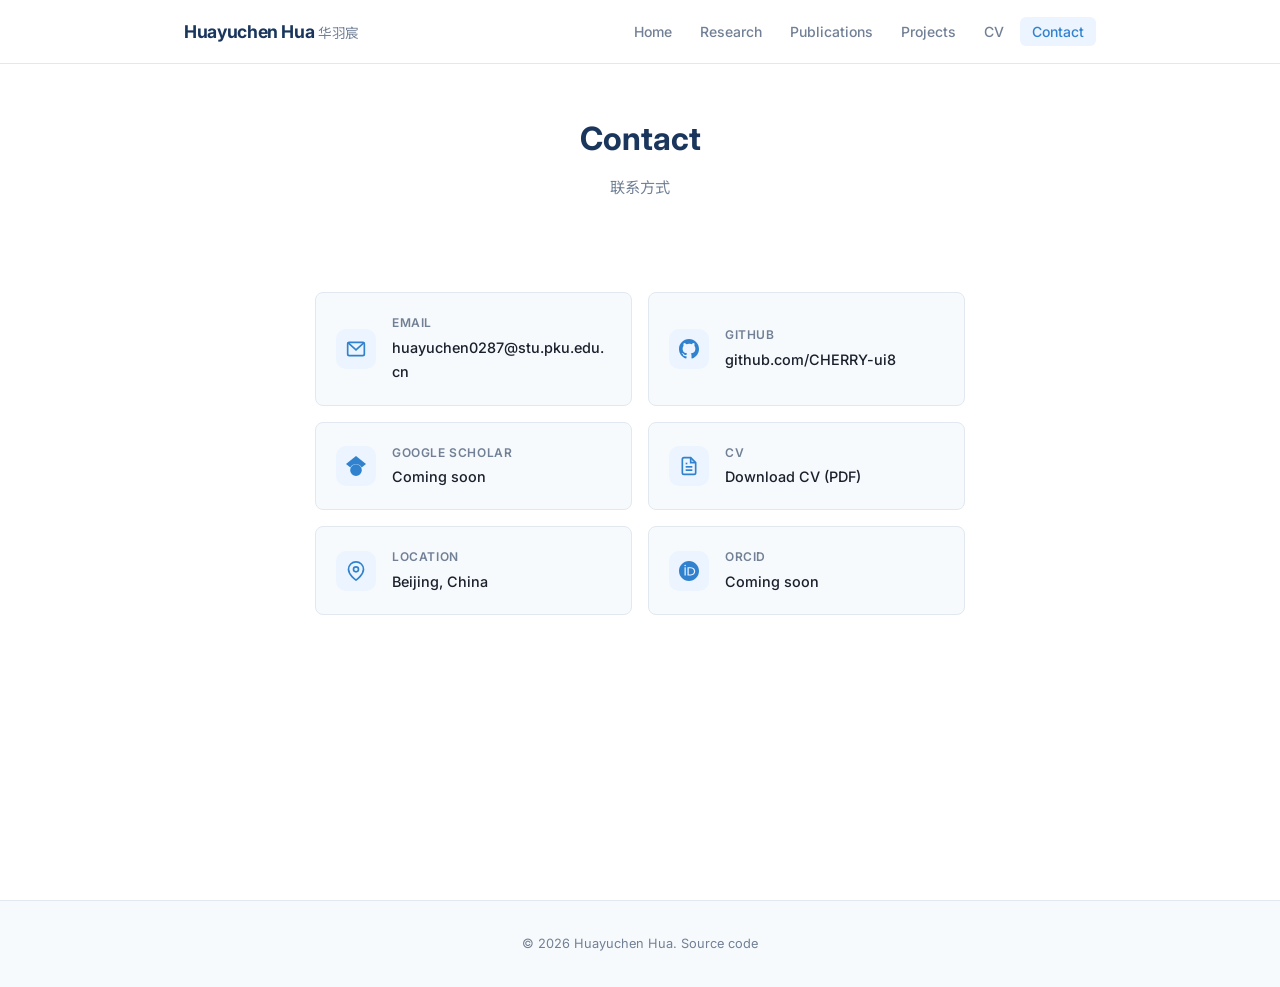
==== contact.html @ dec2f789 "Initial commit: personal academic homepage Pages: Home, Research, Publications, Projects, CV, Contac" ====
<!DOCTYPE html>
<html lang="en">
<head>
  <meta charset="UTF-8">
  <meta name="viewport" content="width=device-width, initial-scale=1.0">
  <meta name="description" content="Contact — Huayuchen Hua">
  <title>Contact | Huayuchen Hua</title>
  <link rel="preconnect" href="https://fonts.googleapis.com">
  <link rel="preconnect" href="https://fonts.gstatic.com" crossorigin>
  <link href="https://fonts.googleapis.com/css2?family=Inter:wght@300;400;500;600;700&family=Noto+Sans+SC:wght@400;500;600;700&display=swap" rel="stylesheet">
  <link rel="stylesheet" href="css/style.css">
  <link rel="icon" href="data:image/svg+xml,<svg xmlns='http://www.w3.org/2000/svg' viewBox='0 0 100 100'><text y='.9em' font-size='90'>🧬</text></svg>">
</head>
<body>

  <nav class="nav" role="navigation" aria-label="Main navigation">
    <div class="nav-inner">
      <a href="index.html" class="nav-logo">
        Huayuchen Hua <span class="cn-name">华羽宸</span>
      </a>
      <button class="nav-toggle" id="navToggle" aria-label="Toggle menu">
        <svg viewBox="0 0 24 24" fill="none" stroke="currentColor" stroke-width="2">
          <path d="M3 12h18M3 6h18M3 18h18"/>
        </svg>
      </button>
      <ul class="nav-links" id="navLinks">
        <li><a href="index.html">Home</a></li>
        <li><a href="research.html">Research</a></li>
        <li><a href="publications.html">Publications</a></li>
        <li><a href="projects.html">Projects</a></li>
        <li><a href="cv.html">CV</a></li>
        <li><a href="contact.html" class="active">Contact</a></li>
      </ul>
    </div>
  </nav>

  <main class="main">
    <div class="page-header">
      <div class="container">
        <h1>Contact</h1>
        <p lang="zh">联系方式</p>
      </div>
    </div>

    <section class="section">
      <div class="container">

        <div class="contact-grid">

          <!-- Email -->
          <a href="mailto:huayuchen0287@stu.pku.edu.cn" class="contact-card">
            <div class="contact-icon">
              <svg width="20" height="20" viewBox="0 0 24 24" fill="none" stroke="currentColor" stroke-width="2">
                <rect x="2" y="4" width="20" height="16" rx="2"/>
                <path d="M22 4L12 13 2 4"/>
              </svg>
            </div>
            <div>
              <div class="contact-label">Email</div>
              <div class="contact-value">huayuchen0287@stu.pku.edu.cn</div>
            </div>
          </a>

          <!-- GitHub -->
          <a href="https://github.com/CHERRY-ui8" class="contact-card" target="_blank" rel="noopener">
            <div class="contact-icon">
              <svg width="20" height="20" viewBox="0 0 24 24" fill="currentColor">
                <path d="M12 0C5.374 0 0 5.373 0 12c0 5.302 3.438 9.8 8.207 11.387.599.111.793-.261.793-.577v-2.234c-3.338.726-4.033-1.416-4.033-1.416-.546-1.387-1.333-1.756-1.333-1.756-1.089-.745.083-.729.083-.729 1.205.084 1.839 1.237 1.839 1.237 1.07 1.834 2.807 1.304 3.492.997.107-.775.418-1.305.762-1.604-2.665-.305-5.467-1.334-5.467-5.931 0-1.311.469-2.381 1.236-3.221-.124-.303-.535-1.524.117-3.176 0 0 1.008-.322 3.301 1.23A11.509 11.509 0 0112 5.803c1.02.005 2.047.138 3.006.404 2.291-1.552 3.297-1.23 3.297-1.23.653 1.653.242 2.874.118 3.176.77.84 1.235 1.911 1.235 3.221 0 4.609-2.807 5.624-5.479 5.921.43.372.823 1.102.823 2.222v3.293c0 .319.192.694.801.576C20.566 21.797 24 17.3 24 12c0-6.627-5.373-12-12-12z"/>
              </svg>
            </div>
            <div>
              <div class="contact-label">GitHub</div>
              <div class="contact-value">github.com/CHERRY-ui8</div>
            </div>
          </a>

          <!-- Google Scholar -->
          <a href="#" class="contact-card">
            <div class="contact-icon">
              <svg width="20" height="20" viewBox="0 0 24 24" fill="currentColor">
                <path d="M5.242 13.769L0 9.5 12 0l12 9.5-5.242 4.269C17.548 11.249 14.978 9.5 12 9.5c-2.977 0-5.548 1.748-6.758 4.269zM12 10a7 7 0 100 14 7 7 0 000-14z"/>
              </svg>
            </div>
            <div>
              <div class="contact-label">Google Scholar</div>
              <div class="contact-value">Coming soon</div>
            </div>
          </a>

          <!-- CV -->
          <a href="#" class="contact-card">
            <div class="contact-icon">
              <svg width="20" height="20" viewBox="0 0 24 24" fill="none" stroke="currentColor" stroke-width="2">
                <path d="M14 2H6a2 2 0 00-2 2v16a2 2 0 002 2h12a2 2 0 002-2V8z"/>
                <polyline points="14 2 14 8 20 8"/>
                <line x1="16" y1="13" x2="8" y2="13"/>
                <line x1="16" y1="17" x2="8" y2="17"/>
                <polyline points="10 9 9 9 8 9"/>
              </svg>
            </div>
            <div>
              <div class="contact-label">CV</div>
              <div class="contact-value">Download CV (PDF)</div>
            </div>
          </a>

          <!-- Location -->
          <div class="contact-card">
            <div class="contact-icon">
              <svg width="20" height="20" viewBox="0 0 24 24" fill="none" stroke="currentColor" stroke-width="2">
                <path d="M21 10c0 7-9 13-9 13s-9-6-9-13a9 9 0 0118 0z"/>
                <circle cx="12" cy="10" r="3"/>
              </svg>
            </div>
            <div>
              <div class="contact-label">Location</div>
              <div class="contact-value">Beijing, China</div>
            </div>
          </div>

          <!-- ORCID -->
          <div class="contact-card">
            <div class="contact-icon">
              <svg width="20" height="20" viewBox="0 0 24 24" fill="currentColor">
                <path d="M12 0C5.372 0 0 5.372 0 12s5.372 12 12 12 12-5.372 12-12S18.628 0 12 0zM7.369 4.378c.525 0 .947.431.947.947s-.422.947-.947.947a.95.95 0 01-.947-.947c0-.525.422-.947.947-.947zm-.722 3.038h1.444v10.041H6.647V7.416zm3.562 0h3.9c3.712 0 5.344 2.653 5.344 5.025 0 2.578-2.016 5.025-5.325 5.025h-3.919V7.416zm1.444 1.303v7.444h2.297c3.272 0 4.022-2.484 4.022-3.722 0-2.016-1.284-3.722-3.903-3.722h-2.416z"/>
              </svg>
            </div>
            <div>
              <div class="contact-label">ORCID</div>
              <div class="contact-value">Coming soon</div>
            </div>
          </div>

        </div>
      </div>
    </section>

  </main>

  <footer class="footer">
    <div class="container">
      <p class="footer-text">
        &copy; 2026 Huayuchen Hua.
        <a href="https://github.com/CHERRY-ui8/academic">Source code</a>
      </p>
    </div>
  </footer>

  <script src="js/main.js"></script>
</body>
</html>
---- css/style.css ----
/* ===================================================
   Academic Homepage - Huayuchen (Hua Yuchen)
   Style Sheet
   =================================================== */

/* ----- Variables ----- */
:root {
  --primary: #1a365d;
  --primary-light: #2a4a7f;
  --accent: #3182ce;
  --accent-hover: #2c5282;
  --accent-light: #ebf4ff;
  --text: #1a202c;
  --text-muted: #718096;
  --text-light: #a0aec0;
  --bg: #ffffff;
  --bg-alt: #f7fafc;
  --bg-card: #ffffff;
  --border: #e2e8f0;
  --shadow: 0 1px 3px rgba(0,0,0,0.08), 0 1px 2px rgba(0,0,0,0.06);
  --shadow-md: 0 4px 6px rgba(0,0,0,0.07), 0 2px 4px rgba(0,0,0,0.06);
  --radius: 8px;
  --max-width: 960px;
  --nav-height: 64px;
  --font-sans: 'Inter', -apple-system, BlinkMacSystemFont, 'Segoe UI', 'Noto Sans SC', sans-serif;
  --font-mono: 'JetBrains Mono', 'SF Mono', 'Fira Code', monospace;
}

/* ----- Reset & Base ----- */
*, *::before, *::after { box-sizing: border-box; margin: 0; padding: 0; }

html {
  scroll-behavior: smooth;
  font-size: 16px;
}

body {
  font-family: var(--font-sans);
  color: var(--text);
  background: var(--bg);
  line-height: 1.7;
  -webkit-font-smoothing: antialiased;
}

a {
  color: var(--accent);
  text-decoration: none;
  transition: color 0.2s;
}
a:hover { color: var(--accent-hover); }

img { max-width: 100%; height: auto; }

::selection {
  background: var(--accent);
  color: white;
}

/* Chinese text support */
[lang="zh"] {
  font-family: 'Noto Sans SC', var(--font-sans);
}

/* ----- Navigation ----- */
.nav {
  position: fixed;
  top: 0;
  left: 0;
  right: 0;
  height: var(--nav-height);
  background: rgba(255,255,255,0.92);
  backdrop-filter: blur(10px);
  -webkit-backdrop-filter: blur(10px);
  border-bottom: 1px solid var(--border);
  z-index: 1000;
  display: flex;
  align-items: center;
}

.nav-inner {
  max-width: var(--max-width);
  margin: 0 auto;
  padding: 0 24px;
  width: 100%;
  display: flex;
  align-items: center;
  justify-content: space-between;
}

.nav-logo {
  font-weight: 700;
  font-size: 1.1rem;
  color: var(--primary);
  letter-spacing: -0.02em;
  white-space: nowrap;
}
.nav-logo:hover { color: var(--accent); }
.nav-logo .cn-name { font-weight: 400; color: var(--text-muted); font-size: 0.85rem; }

.nav-links {
  display: flex;
  list-style: none;
  gap: 4px;
  align-items: center;
}

.nav-links a {
  padding: 6px 12px;
  font-size: 0.875rem;
  font-weight: 500;
  color: var(--text-muted);
  border-radius: 6px;
  transition: all 0.2s;
}
.nav-links a:hover,
.nav-links a.active {
  color: var(--accent);
  background: var(--accent-light);
}

/* Mobile menu */
.nav-toggle {
  display: none;
  background: none;
  border: none;
  cursor: pointer;
  padding: 8px;
  color: var(--text);
}
.nav-toggle svg { width: 24px; height: 24px; }

/* ----- Main Layout ----- */
.main {
  padding-top: var(--nav-height);
  min-height: 100vh;
}

.container {
  max-width: var(--max-width);
  margin: 0 auto;
  padding: 0 24px;
}

.section {
  padding: 60px 0;
  border-bottom: 1px solid var(--border);
}
.section:last-of-type { border-bottom: none; }

.section-alt {
  background: var(--bg-alt);
}

.section-title {
  font-size: 1.5rem;
  font-weight: 700;
  color: var(--primary);
  margin-bottom: 8px;
  letter-spacing: -0.02em;
}

.section-title-zh {
  font-size: 0.8rem;
  color: var(--text-muted);
  margin-bottom: 24px;
  font-weight: 400;
}

/* ----- Hero ----- */
.hero {
  padding: 80px 0 60px;
  text-align: center;
}

.hero-name {
  font-size: 2.4rem;
  font-weight: 700;
  color: var(--primary);
  letter-spacing: -0.03em;
  margin-bottom: 4px;
}
.hero-name .cn { font-weight: 400; font-size: 1.6rem; color: var(--text-muted); }

.hero-title {
  font-size: 1.1rem;
  color: var(--text-muted);
  font-weight: 400;
  margin-bottom: 4px;
}

.hero-affiliation {
  font-size: 0.95rem;
  color: var(--text-muted);
  margin-bottom: 32px;
}

.hero-tags {
  display: flex;
  flex-wrap: wrap;
  justify-content: center;
  gap: 10px;
  margin-bottom: 32px;
}

.tag {
  display: inline-block;
  padding: 4px 14px;
  font-size: 0.8rem;
  font-weight: 500;
  color: var(--accent);
  background: var(--accent-light);
  border-radius: 20px;
  transition: all 0.2s;
  white-space: nowrap;
}
.tag:hover {
  background: var(--accent);
  color: white;
  transform: translateY(-1px);
}

.hero-links {
  display: flex;
  justify-content: center;
  gap: 16px;
  flex-wrap: wrap;
}

.btn {
  display: inline-flex;
  align-items: center;
  gap: 6px;
  padding: 8px 20px;
  font-size: 0.875rem;
  font-weight: 500;
  border-radius: 6px;
  border: 1px solid var(--border);
  background: var(--bg);
  color: var(--text);
  transition: all 0.2s;
  cursor: pointer;
}
.btn:hover {
  border-color: var(--accent);
  color: var(--accent);
  transform: translateY(-1px);
  box-shadow: var(--shadow);
}

.btn-primary {
  background: var(--accent);
  color: white;
  border-color: var(--accent);
}
.btn-primary:hover {
  background: var(--accent-hover);
  border-color: var(--accent-hover);
  color: white;
}

/* ----- About ----- */
.about-content {
  max-width: 720px;
  margin: 0 auto;
}

.about-content p {
  margin-bottom: 16px;
  font-size: 0.95rem;
  color: var(--text);
  line-height: 1.8;
}
.about-content p:last-child { margin-bottom: 0; }

.about-zh {
  margin-top: 20px;
  padding: 16px 20px;
  background: var(--bg-alt);
  border-radius: var(--radius);
  border-left: 3px solid var(--accent);
  font-size: 0.9rem;
  color: var(--text);
  line-height: 1.8;
}
.about-zh-label {
  font-size: 0.75rem;
  font-weight: 600;
  color: var(--text-muted);
  text-transform: uppercase;
  letter-spacing: 0.05em;
  margin-bottom: 8px;
}

/* ----- News ----- */
.news-list {
  list-style: none;
}

.news-item {
  display: flex;
  gap: 16px;
  padding: 12px 0;
  border-bottom: 1px solid var(--border);
  align-items: flex-start;
}
.news-item:last-child { border-bottom: none; }

.news-date {
  flex-shrink: 0;
  font-size: 0.8rem;
  font-weight: 600;
  color: var(--accent);
  min-width: 80px;
  padding-top: 2px;
}

.news-text {
  font-size: 0.9rem;
  color: var(--text);
}

/* ----- Research Interests ----- */
.interests-grid {
  display: grid;
  grid-template-columns: repeat(auto-fill, minmax(260px, 1fr));
  gap: 20px;
}

.interest-card {
  padding: 20px 24px;
  background: var(--bg-alt);
  border-radius: var(--radius);
  transition: all 0.2s;
  border: 1px solid transparent;
}
.interest-card:hover {
  border-color: var(--border);
  box-shadow: var(--shadow);
  transform: translateY(-2px);
}

.interest-card h3 {
  font-size: 1rem;
  font-weight: 600;
  color: var(--primary);
  margin-bottom: 6px;
}

.interest-card p {
  font-size: 0.85rem;
  color: var(--text-muted);
  line-height: 1.6;
}

/* ----- Publications ----- */
.pub-list { list-style: none; }

.pub-item {
  padding: 24px 0;
  border-bottom: 1px solid var(--border);
}
.pub-item:last-child { border-bottom: none; }

.pub-title {
  font-size: 1.05rem;
  font-weight: 600;
  color: var(--primary);
  margin-bottom: 6px;
  line-height: 1.4;
}

.pub-authors {
  font-size: 0.85rem;
  color: var(--text-muted);
  margin-bottom: 4px;
}
.pub-authors strong { color: var(--text); font-weight: 600; }

.pub-venue {
  font-size: 0.85rem;
  color: var(--accent);
  font-weight: 500;
  margin-bottom: 8px;
}

.pub-links {
  display: flex;
  gap: 8px;
  flex-wrap: wrap;
}

.pub-link {
  display: inline-flex;
  align-items: center;
  gap: 4px;
  padding: 3px 10px;
  font-size: 0.75rem;
  font-weight: 500;
  background: var(--bg-alt);
  border: 1px solid var(--border);
  border-radius: 4px;
  color: var(--text-muted);
  transition: all 0.2s;
}
.pub-link:hover {
  border-color: var(--accent);
  color: var(--accent);
  background: var(--accent-light);
}

/* ----- Projects ----- */
.project-card {
  padding: 28px;
  background: var(--bg-card);
  border: 1px solid var(--border);
  border-radius: var(--radius);
  margin-bottom: 24px;
  transition: all 0.2s;
}
.project-card:last-child { margin-bottom: 0; }
.project-card:hover {
  box-shadow: var(--shadow-md);
  border-color: var(--accent);
}

.project-header {
  display: flex;
  justify-content: space-between;
  align-items: flex-start;
  gap: 16px;
  margin-bottom: 8px;
  flex-wrap: wrap;
}

.project-title {
  font-size: 1.1rem;
  font-weight: 700;
  color: var(--primary);
}

.project-status {
  font-size: 0.7rem;
  font-weight: 600;
  padding: 3px 10px;
  border-radius: 12px;
  text-transform: uppercase;
  letter-spacing: 0.03em;
}
.project-status.published { background: #c6f6d5; color: #22543d; }
.project-status.ongoing { background: #fefcbf; color: #744210; }
.project-status.other { background: var(--bg-alt); color: var(--text-muted); }

.project-subtitle {
  font-size: 0.85rem;
  color: var(--text-muted);
  margin-bottom: 12px;
}

.project-summary {
  font-size: 0.9rem;
  color: var(--text);
  margin-bottom: 12px;
  line-height: 1.7;
}

.project-tags {
  display: flex;
  flex-wrap: wrap;
  gap: 6px;
  margin-bottom: 12px;
}

.project-tag {
  font-size: 0.7rem;
  font-weight: 500;
  padding: 2px 10px;
  background: var(--accent-light);
  color: var(--accent);
  border-radius: 12px;
}

/* ----- Sections for CV page (Experience, Education, etc.) ----- */
.timeline-item {
  position: relative;
  padding: 0 0 28px 24px;
  border-left: 2px solid var(--border);
  margin-left: 4px;
}
.timeline-item:last-child { padding-bottom: 0; }

.timeline-item::before {
  content: '';
  position: absolute;
  left: -6px;
  top: 6px;
  width: 10px;
  height: 10px;
  border-radius: 50%;
  background: var(--accent);
  border: 2px solid var(--bg);
}

.timeline-header {
  display: flex;
  justify-content: space-between;
  align-items: flex-start;
  gap: 12px;
  flex-wrap: wrap;
  margin-bottom: 4px;
}

.timeline-title {
  font-size: 1rem;
  font-weight: 600;
  color: var(--primary);
}

.timeline-org {
  font-size: 0.85rem;
  color: var(--accent);
  font-weight: 500;
  margin-bottom: 2px;
}

.timeline-date {
  font-size: 0.8rem;
  color: var(--text-muted);
  font-weight: 500;
  white-space: nowrap;
}

.timeline-desc {
  font-size: 0.85rem;
  color: var(--text-muted);
  line-height: 1.6;
  margin-top: 4px;
}
.timeline-desc ul {
  list-style: none;
  padding: 0;
  margin: 6px 0 0;
}
.timeline-desc li {
  position: relative;
  padding-left: 16px;
  margin-bottom: 3px;
}
.timeline-desc li::before {
  content: '·';
  position: absolute;
  left: 4px;
  font-weight: 700;
  color: var(--accent);
}

/* ----- Skills ----- */
.skills-grid {
  display: grid;
  grid-template-columns: repeat(auto-fill, minmax(200px, 1fr));
  gap: 10px;
}

.skill-item {
  padding: 8px 14px;
  background: var(--bg-alt);
  border: 1px solid var(--border);
  border-radius: 6px;
  font-size: 0.85rem;
  font-weight: 500;
  color: var(--text);
  display: flex;
  align-items: center;
  gap: 8px;
  transition: all 0.2s;
}
.skill-item:hover {
  border-color: var(--accent);
  background: var(--accent-light);
}

/* ----- Contact Page ----- */
.contact-grid {
  display: grid;
  grid-template-columns: repeat(auto-fill, minmax(280px, 1fr));
  gap: 16px;
  max-width: 650px;
  margin: 0 auto;
}

.contact-card {
  display: flex;
  align-items: center;
  gap: 16px;
  padding: 20px;
  background: var(--bg-alt);
  border: 1px solid var(--border);
  border-radius: var(--radius);
  transition: all 0.2s;
}
.contact-card:hover {
  border-color: var(--accent);
  box-shadow: var(--shadow);
  transform: translateY(-2px);
}

.contact-icon {
  width: 40px;
  height: 40px;
  display: flex;
  align-items: center;
  justify-content: center;
  background: var(--accent-light);
  border-radius: 10px;
  color: var(--accent);
  flex-shrink: 0;
}

.contact-label {
  font-size: 0.75rem;
  font-weight: 600;
  color: var(--text-muted);
  text-transform: uppercase;
  letter-spacing: 0.05em;
  margin-bottom: 2px;
}

.contact-value {
  font-size: 0.9rem;
  font-weight: 500;
  color: var(--text);
  word-break: break-all;
}

/* ----- Philosophy Section ----- */
.philosophy-block {
  padding: 28px;
  background: var(--bg-alt);
  border-radius: var(--radius);
  border-left: 4px solid var(--accent);
  margin: 16px 0;
}

.philosophy-block p {
  font-size: 0.95rem;
  line-height: 1.8;
  font-style: italic;
  color: var(--text);
}

/* ----- Ongoing Work ----- */
.ongoing-grid {
  display: grid;
  grid-template-columns: repeat(auto-fill, minmax(280px, 1fr));
  gap: 16px;
}

.ongoing-item {
  padding: 20px;
  background: var(--bg-alt);
  border: 1px dashed var(--border);
  border-radius: var(--radius);
  transition: all 0.2s;
}
.ongoing-item:hover {
  border-style: solid;
  border-color: var(--accent);
  background: var(--accent-light);
}

.ongoing-item h3 {
  font-size: 0.95rem;
  font-weight: 600;
  color: var(--primary);
  margin-bottom: 6px;
}

.ongoing-item p {
  font-size: 0.82rem;
  color: var(--text-muted);
  line-height: 1.6;
}

/* ----- Footer ----- */
.footer {
  padding: 32px 0;
  text-align: center;
  border-top: 1px solid var(--border);
  background: var(--bg-alt);
}

.footer-text {
  font-size: 0.8rem;
  color: var(--text-muted);
}

.footer-text a { color: var(--text-muted); }
.footer-text a:hover { color: var(--accent); }

/* ----- Page Header ----- */
.page-header {
  padding: 48px 0 32px;
  text-align: center;
}

.page-header h1 {
  font-size: 2rem;
  font-weight: 700;
  color: var(--primary);
  margin-bottom: 8px;
}

.page-header p {
  font-size: 0.95rem;
  color: var(--text-muted);
  max-width: 600px;
  margin: 0 auto;
}

/* ----- Responsive ----- */
@media (max-width: 768px) {
  .nav-links { display: none; }

  .nav-toggle { display: block; }

  .nav-links.open {
    display: flex;
    flex-direction: column;
    position: absolute;
    top: var(--nav-height);
    left: 0;
    right: 0;
    background: rgba(255,255,255,0.98);
    backdrop-filter: blur(10px);
    border-bottom: 1px solid var(--border);
    padding: 12px 24px;
    gap: 2px;
  }

  .nav-links.open a {
    display: block;
    padding: 10px 12px;
    font-size: 0.95rem;
  }

  .hero { padding: 60px 0 40px; }
  .hero-name { font-size: 1.8rem; }
  .hero-name .cn { font-size: 1.3rem; }

  .section { padding: 40px 0; }

  .interests-grid { grid-template-columns: 1fr; }
  .skills-grid { grid-template-columns: repeat(auto-fill, minmax(150px, 1fr)); }
  .contact-grid { grid-template-columns: 1fr; }

  .timeline-header { flex-direction: column; gap: 4px; }
  .timeline-date { white-space: normal; }
}

@media (max-width: 480px) {
  .hero { padding: 40px 0 32px; }
  .hero-name { font-size: 1.5rem; }
  .hero-name .cn { font-size: 1.1rem; }
  .section-title { font-size: 1.3rem; }
  .project-card { padding: 20px; }
}
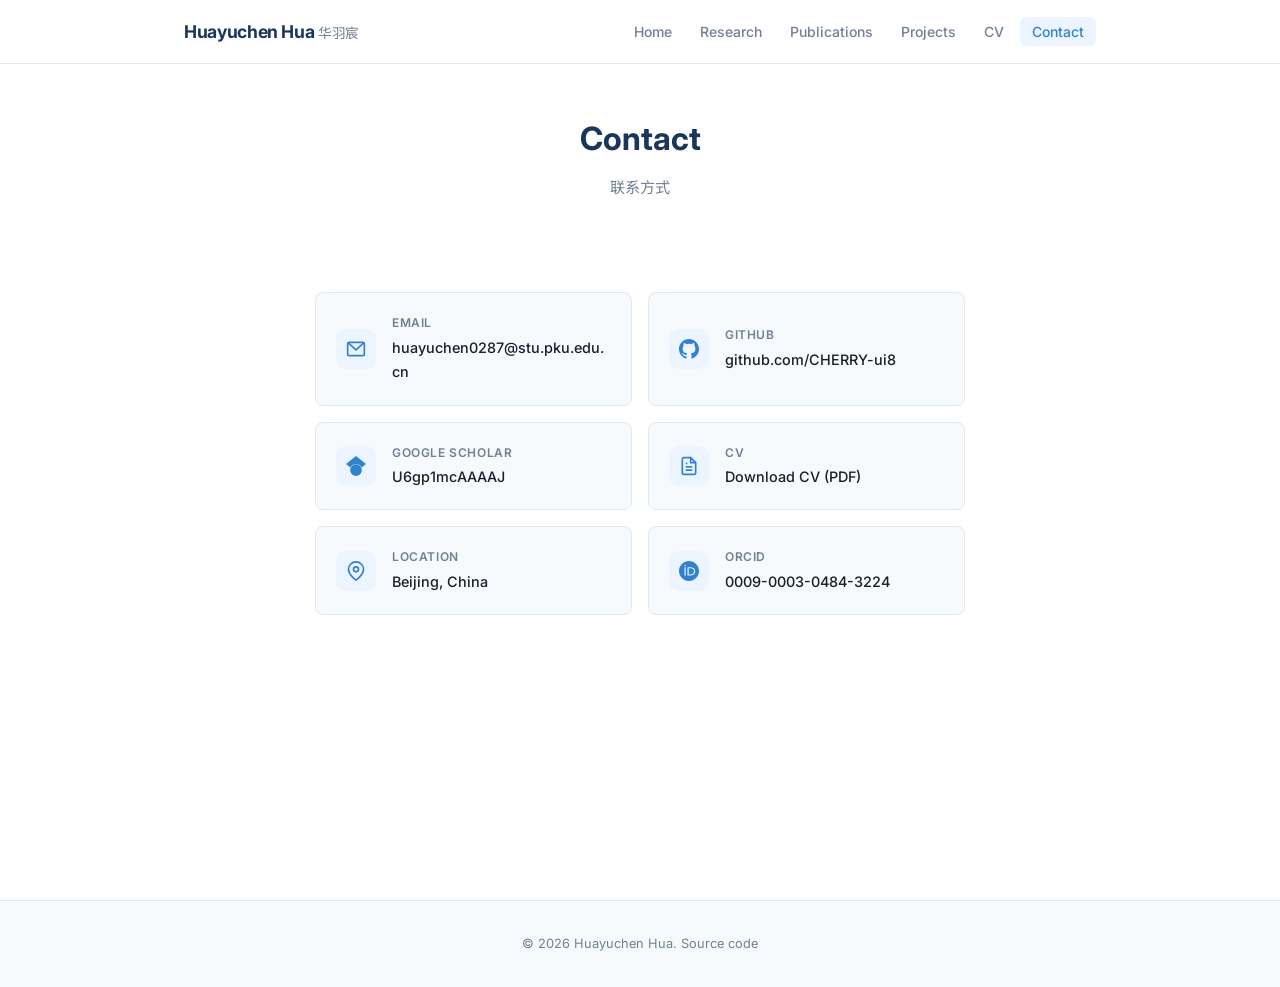
==== commit 10cbbe2b: "Fix all placeholder links - VecMol: Paper → openreview, Code → MuLabPKU/vecmol, BibTeX → bib file + " ====
--- a/contact.html
+++ b/contact.html
@@ -75,7 +75,7 @@
           </a>
 
           <!-- Google Scholar -->
-          <a href="#" class="contact-card">
+          <a href="https://scholar.google.com/citations?user=U6gp1mcAAAAJ" class="contact-card" target="_blank" rel="noopener">
             <div class="contact-icon">
               <svg width="20" height="20" viewBox="0 0 24 24" fill="currentColor">
                 <path d="M5.242 13.769L0 9.5 12 0l12 9.5-5.242 4.269C17.548 11.249 14.978 9.5 12 9.5c-2.977 0-5.548 1.748-6.758 4.269zM12 10a7 7 0 100 14 7 7 0 000-14z"/>
@@ -83,12 +83,12 @@
             </div>
             <div>
               <div class="contact-label">Google Scholar</div>
-              <div class="contact-value">Coming soon</div>
+              <div class="contact-value">U6gp1mcAAAAJ</div>
             </div>
           </a>
 
           <!-- CV -->
-          <a href="#" class="contact-card">
+          <a href="assets/cv.pdf" class="contact-card" target="_blank" rel="noopener">
             <div class="contact-icon">
               <svg width="20" height="20" viewBox="0 0 24 24" fill="none" stroke="currentColor" stroke-width="2">
                 <path d="M14 2H6a2 2 0 00-2 2v16a2 2 0 002 2h12a2 2 0 002-2V8z"/>
@@ -119,7 +119,7 @@
           </div>
 
           <!-- ORCID -->
-          <div class="contact-card">
+          <a href="https://orcid.org/0009-0003-0484-3224" class="contact-card" target="_blank" rel="noopener">
             <div class="contact-icon">
               <svg width="20" height="20" viewBox="0 0 24 24" fill="currentColor">
                 <path d="M12 0C5.372 0 0 5.372 0 12s5.372 12 12 12 12-5.372 12-12S18.628 0 12 0zM7.369 4.378c.525 0 .947.431.947.947s-.422.947-.947.947a.95.95 0 01-.947-.947c0-.525.422-.947.947-.947zm-.722 3.038h1.444v10.041H6.647V7.416zm3.562 0h3.9c3.712 0 5.344 2.653 5.344 5.025 0 2.578-2.016 5.025-5.325 5.025h-3.919V7.416zm1.444 1.303v7.444h2.297c3.272 0 4.022-2.484 4.022-3.722 0-2.016-1.284-3.722-3.903-3.722h-2.416z"/>
@@ -127,9 +127,9 @@
             </div>
             <div>
               <div class="contact-label">ORCID</div>
-              <div class="contact-value">Coming soon</div>
+              <div class="contact-value">0009-0003-0484-3224</div>
             </div>
-          </div>
+          </a>
 
         </div>
       </div>
